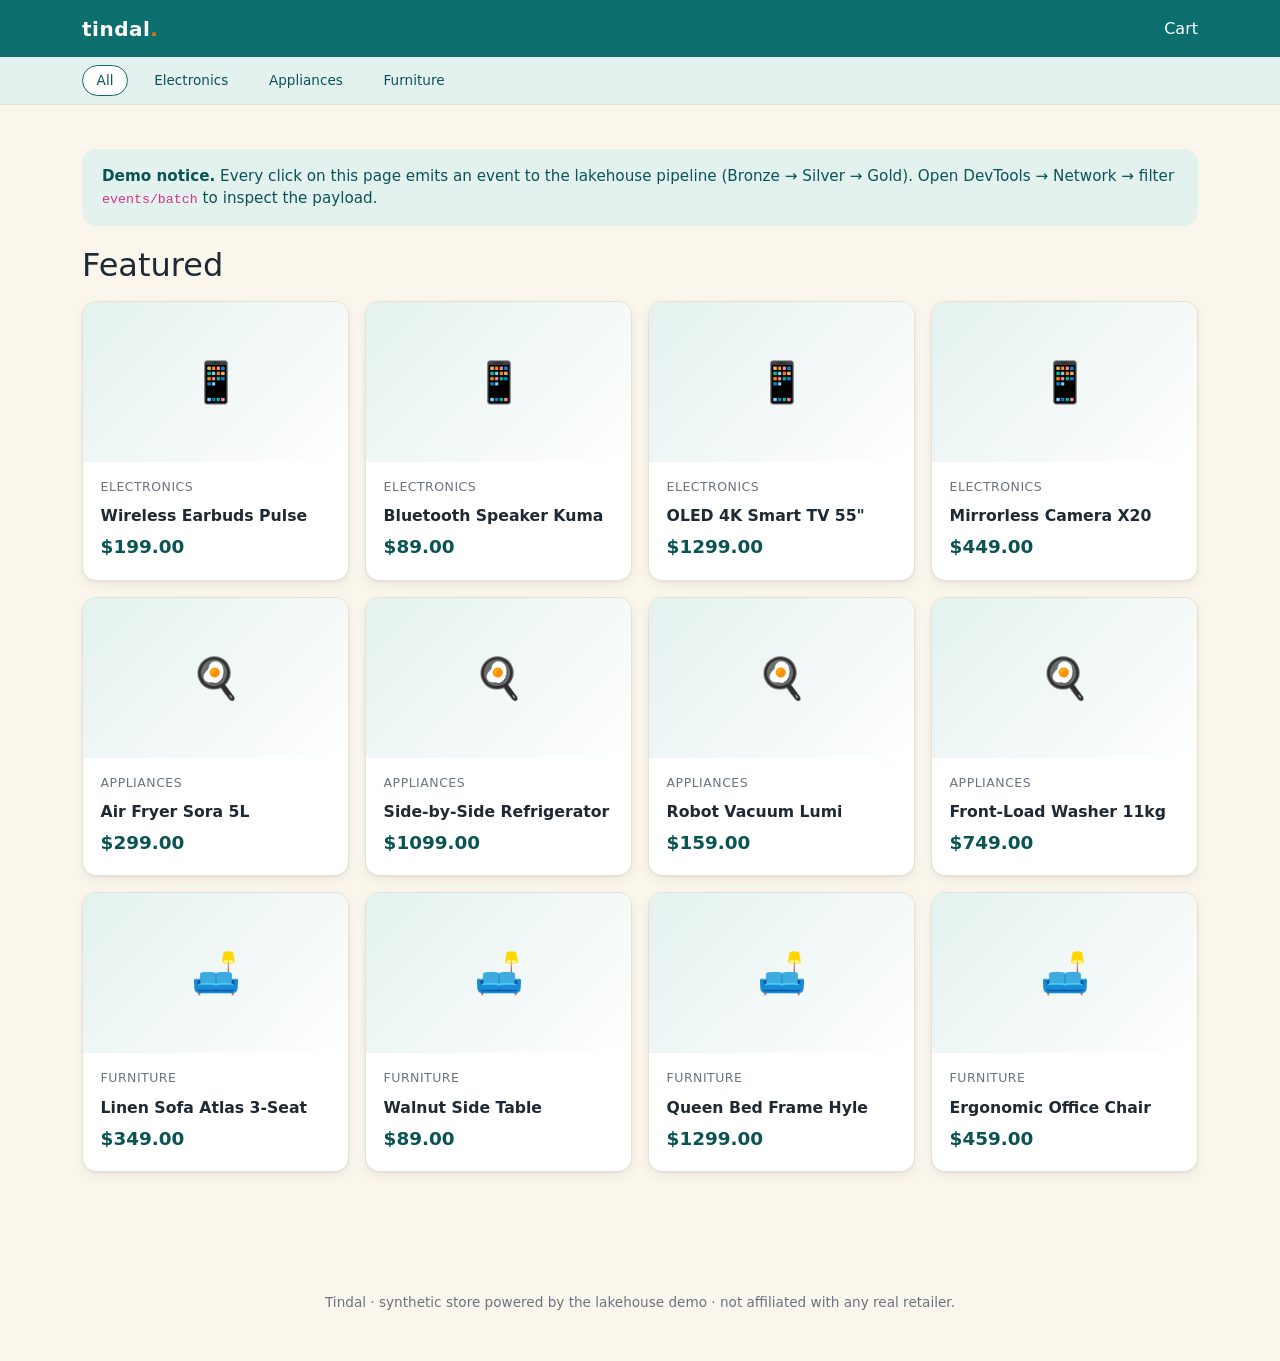
==== web/frontend/index.html @ e24f968a "feat: add e-commerce web app with direct Databricks integration" ====
<!doctype html>
<html lang="en">
<head>
  <meta charset="utf-8" />
  <meta name="viewport" content="width=device-width, initial-scale=1" />
  <title>Tindal — Lakehouse demo store</title>
  <link rel="icon" href="data:image/svg+xml;utf8,<svg xmlns='http://www.w3.org/2000/svg' viewBox='0 0 16 16'><circle cx='8' cy='8' r='7' fill='%230d6e6e'/></svg>" />
  <link href="https://cdn.jsdelivr.net/npm/bootstrap@5.3.3/dist/css/bootstrap.min.css" rel="stylesheet" />
  <link href="./css/styles.css" rel="stylesheet" />
</head>
<body>
  <header class="topbar">
    <div class="container d-flex align-items-center justify-content-between">
      <a href="./index.html" class="brand-mark">tindal<span class="brand-dot">.</span></a>
      <nav class="d-flex gap-3 align-items-center">
        <a href="./cart.html">Cart <span id="cart-count" class="cart-badge d-none">0</span></a>
      </nav>
    </div>
  </header>

  <div class="category-bar">
    <div class="container">
      <span class="category-pill active" data-cat="all">All</span>
      <span class="category-pill" data-cat="electronics">Electronics</span>
      <span class="category-pill" data-cat="appliances">Appliances</span>
      <span class="category-pill" data-cat="furniture">Furniture</span>
    </div>
  </div>

  <main class="container py-4">
    <div class="banner banner-info">
      <strong>Demo notice.</strong> Every click on this page emits an event to the
      lakehouse pipeline (Bronze → Silver → Gold). Open DevTools → Network → filter
      <code>events/batch</code> to inspect the payload.
    </div>

    <h2 class="mb-3">Featured</h2>
    <div id="product-grid" class="row g-3"></div>
  </main>

  <footer>
    Tindal · synthetic store powered by the lakehouse demo · not affiliated with any real retailer.
  </footer>

  <script src="./js/catalog.js"></script>
  <script src="./js/tracker.js"></script>
  <script src="./js/app.js"></script>
  <script>
    (function () {
      const grid = document.getElementById("product-grid");

      function emoji(cat) {
        return cat === "electronics" ? "📱"
             : cat === "appliances"  ? "🍳"
             : cat === "furniture"   ? "🛋️" : "📦";
      }

      function render(filter) {
        grid.innerHTML = "";
        window.CATALOG
          .filter((p) => filter === "all" || p.category === filter)
          .forEach((p) => {
            const col = document.createElement("div");
            col.className = "col-12 col-sm-6 col-md-4 col-lg-3";
            col.innerHTML = `
              <a href="./product.html?id=${p.id}" class="text-decoration-none text-reset">
                <article class="product-card">
                  <div class="product-thumb">${emoji(p.category)}</div>
                  <div class="product-body">
                    <div class="product-cat">${p.category}</div>
                    <div class="product-title">${p.name}</div>
                    <div class="product-price">$${p.price.toFixed(2)}</div>
                  </div>
                </article>
              </a>`;
            grid.appendChild(col);
          });
      }

      document.querySelectorAll(".category-pill").forEach((pill) => {
        pill.addEventListener("click", () => {
          document.querySelectorAll(".category-pill").forEach((p) => p.classList.remove("active"));
          pill.classList.add("active");
          render(pill.dataset.cat);
        });
      });

      render("all");
      window.App.refreshCartBadge();
    })();
  </script>
</body>
</html>
---- web/frontend/css/styles.css ----
/*
 * Color palette — intentionally not Amazon (orange/blue) and not Magalu
 * (cobalt/pink). A teal primary on a cream background, with deep slate
 * text. Borrowed only the layout idea from those sites, not the look.
 */
:root {
  --color-primary:        #0d6e6e;   /* deep teal */
  --color-primary-soft:   #e3f1ef;
  --color-primary-dark:   #0a5454;
  --color-accent:         #d97706;   /* burnt amber, used very sparingly */
  --color-bg:             #faf6ec;   /* warm cream */
  --color-surface:        #ffffff;
  --color-text:           #1f2933;
  --color-text-muted:     #6b7280;
  --color-border:         #e5e0d2;
  --color-success:        #15803d;
  --shadow-card:          0 1px 2px rgba(15, 23, 42, 0.04), 0 4px 12px rgba(15, 23, 42, 0.06);
  --radius:               14px;
}

html, body {
  background-color: var(--color-bg);
  color: var(--color-text);
  font-family: "Inter", system-ui, -apple-system, "Segoe UI", Roboto, sans-serif;
}

/* --- Top bar --- */
.topbar {
  background: var(--color-primary);
  color: var(--color-surface);
  padding: 0.85rem 0;
}
.topbar a, .topbar a:hover {
  color: var(--color-surface);
  text-decoration: none;
}
.brand-mark {
  font-weight: 700;
  letter-spacing: 0.5px;
  font-size: 1.25rem;
}
.brand-dot {
  color: var(--color-accent);
}

/* --- Category pills --- */
.category-bar {
  background: var(--color-primary-soft);
  border-bottom: 1px solid var(--color-border);
  padding: 0.5rem 0;
}
.category-pill {
  display: inline-block;
  padding: 0.25rem 0.85rem;
  border-radius: 999px;
  font-size: 0.85rem;
  margin-right: 0.4rem;
  color: var(--color-primary-dark);
  cursor: pointer;
  user-select: none;
  border: 1px solid transparent;
}
.category-pill:hover, .category-pill.active {
  background: var(--color-surface);
  border-color: var(--color-primary);
}

/* --- Product grid --- */
.product-card {
  background: var(--color-surface);
  border: 1px solid var(--color-border);
  border-radius: var(--radius);
  box-shadow: var(--shadow-card);
  overflow: hidden;
  transition: transform 0.12s ease, box-shadow 0.12s ease;
  height: 100%;
  display: flex;
  flex-direction: column;
}
.product-card:hover {
  transform: translateY(-2px);
  box-shadow: 0 4px 6px rgba(15, 23, 42, 0.06), 0 12px 24px rgba(15, 23, 42, 0.10);
}
.product-thumb {
  background: linear-gradient(135deg, var(--color-primary-soft) 0%, #fff 100%);
  height: 160px;
  display: flex;
  align-items: center;
  justify-content: center;
  font-size: 2.5rem;
  color: var(--color-primary);
}
.product-body {
  padding: 1rem 1.1rem 1.2rem;
  flex: 1;
  display: flex;
  flex-direction: column;
}
.product-title {
  font-weight: 600;
  font-size: 0.98rem;
  line-height: 1.3;
  margin-bottom: 0.4rem;
}
.product-cat {
  font-size: 0.78rem;
  text-transform: uppercase;
  letter-spacing: 0.5px;
  color: var(--color-text-muted);
  margin-bottom: 0.6rem;
}
.product-price {
  font-weight: 700;
  font-size: 1.15rem;
  color: var(--color-primary-dark);
  margin-top: auto;
}

/* --- Buttons --- */
.btn-primary-teal {
  background: var(--color-primary);
  border-color: var(--color-primary);
  color: var(--color-surface);
}
.btn-primary-teal:hover {
  background: var(--color-primary-dark);
  border-color: var(--color-primary-dark);
  color: var(--color-surface);
}
.btn-outline-teal {
  border-color: var(--color-primary);
  color: var(--color-primary);
  background: transparent;
}
.btn-outline-teal:hover {
  background: var(--color-primary);
  color: var(--color-surface);
}

/* --- Cart badge --- */
.cart-badge {
  background: var(--color-accent);
  border-radius: 999px;
  padding: 0.1rem 0.5rem;
  font-size: 0.78rem;
  margin-left: 0.4rem;
  font-weight: 700;
}

/* --- Cart / checkout layout --- */
.cart-row {
  border-bottom: 1px solid var(--color-border);
  padding: 0.75rem 0;
  display: flex;
  justify-content: space-between;
  align-items: center;
}
.cart-row:last-child { border-bottom: 0; }
.summary-card {
  background: var(--color-surface);
  border: 1px solid var(--color-border);
  border-radius: var(--radius);
  padding: 1.25rem;
  box-shadow: var(--shadow-card);
}

/* --- Status banners --- */
.banner {
  border-radius: var(--radius);
  padding: 1rem 1.25rem;
  margin: 1.25rem 0;
  font-size: 0.95rem;
}
.banner-info { background: var(--color-primary-soft); color: var(--color-primary-dark); }
.banner-success { background: #dcfce7; color: var(--color-success); }
.banner-muted { background: #f3f4f6; color: var(--color-text-muted); }

footer {
  margin-top: 4rem;
  padding: 2rem 0 3rem;
  color: var(--color-text-muted);
  font-size: 0.85rem;
  text-align: center;
}
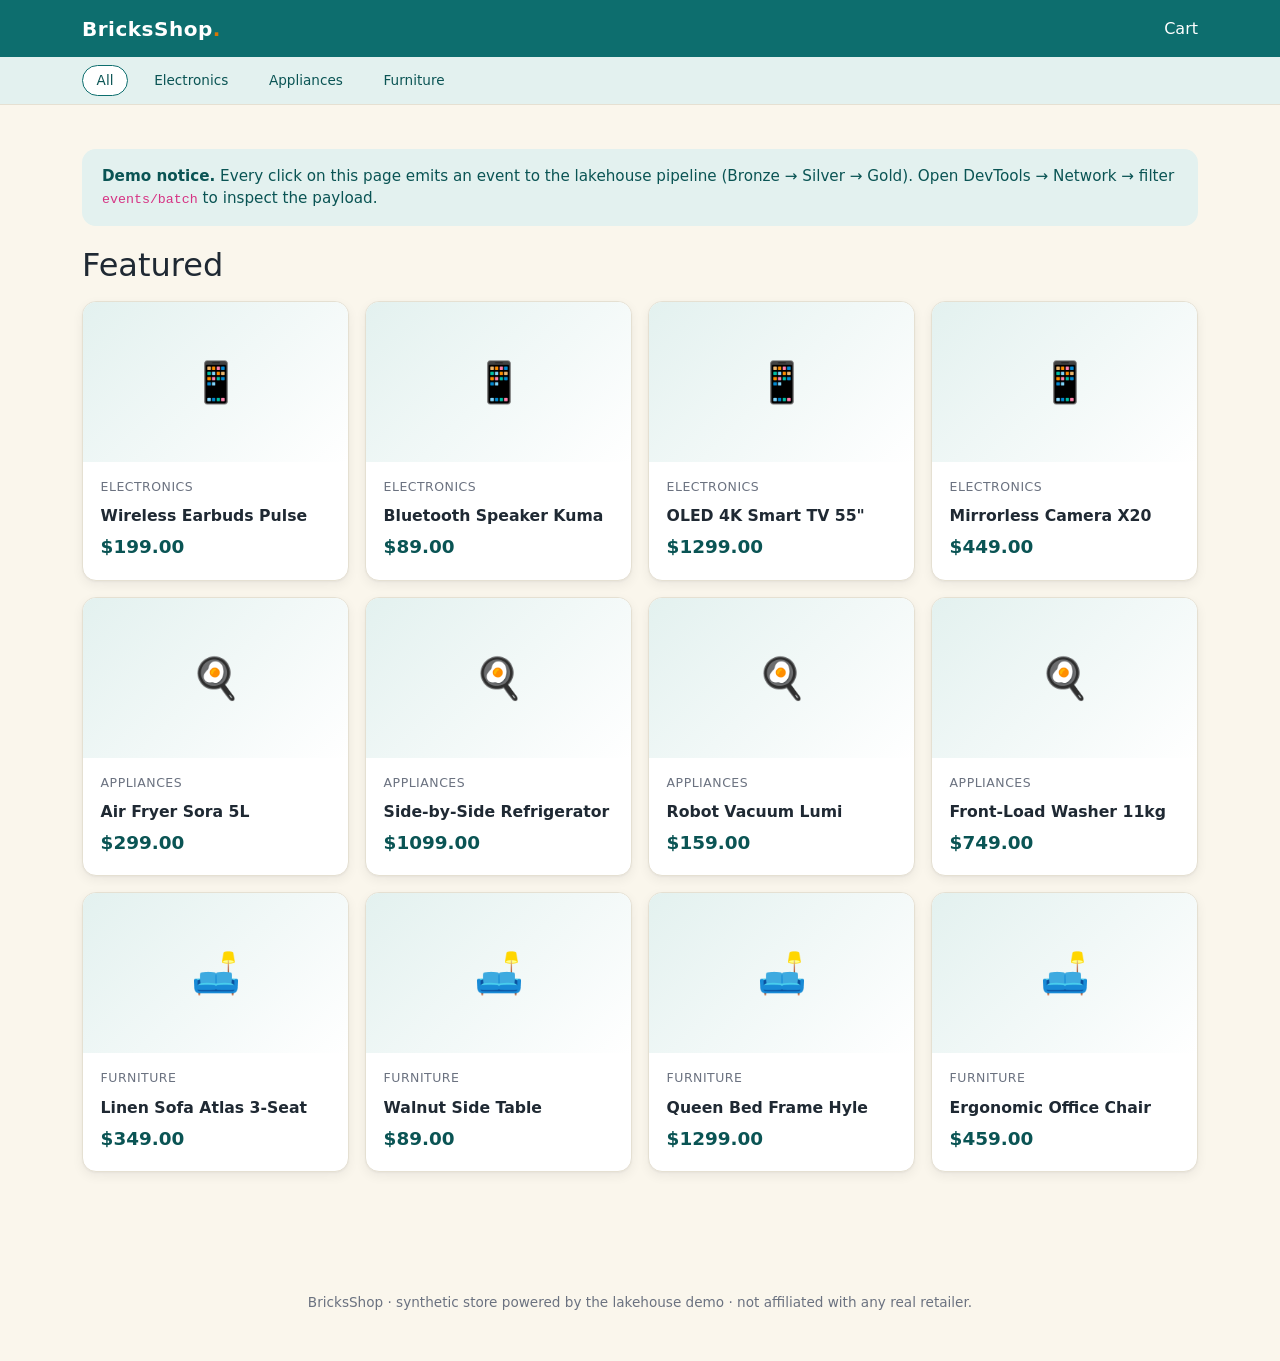
==== commit d8400fd7: "feat: rename project to BricksShop User-facing brand text only; technical identifiers preserved.  Re" ====
--- a/web/frontend/index.html
+++ b/web/frontend/index.html
@@ -3,7 +3,7 @@
 <head>
   <meta charset="utf-8" />
   <meta name="viewport" content="width=device-width, initial-scale=1" />
-  <title>Tindal — Lakehouse demo store</title>
+  <title>BricksShop — Lakehouse demo store</title>
   <link rel="icon" href="data:image/svg+xml;utf8,<svg xmlns='http://www.w3.org/2000/svg' viewBox='0 0 16 16'><circle cx='8' cy='8' r='7' fill='%230d6e6e'/></svg>" />
   <link href="https://cdn.jsdelivr.net/npm/bootstrap@5.3.3/dist/css/bootstrap.min.css" rel="stylesheet" />
   <link href="./css/styles.css" rel="stylesheet" />
@@ -11,7 +11,7 @@
 <body>
   <header class="topbar">
     <div class="container d-flex align-items-center justify-content-between">
-      <a href="./index.html" class="brand-mark">tindal<span class="brand-dot">.</span></a>
+      <a href="./index.html" class="brand-mark">BricksShop<span class="brand-dot">.</span></a>
       <nav class="d-flex gap-3 align-items-center">
         <a href="./cart.html">Cart <span id="cart-count" class="cart-badge d-none">0</span></a>
       </nav>
@@ -39,7 +39,7 @@
   </main>
 
   <footer>
-    Tindal · synthetic store powered by the lakehouse demo · not affiliated with any real retailer.
+    BricksShop · synthetic store powered by the lakehouse demo · not affiliated with any real retailer.
   </footer>
 
   <script src="./js/catalog.js"></script>
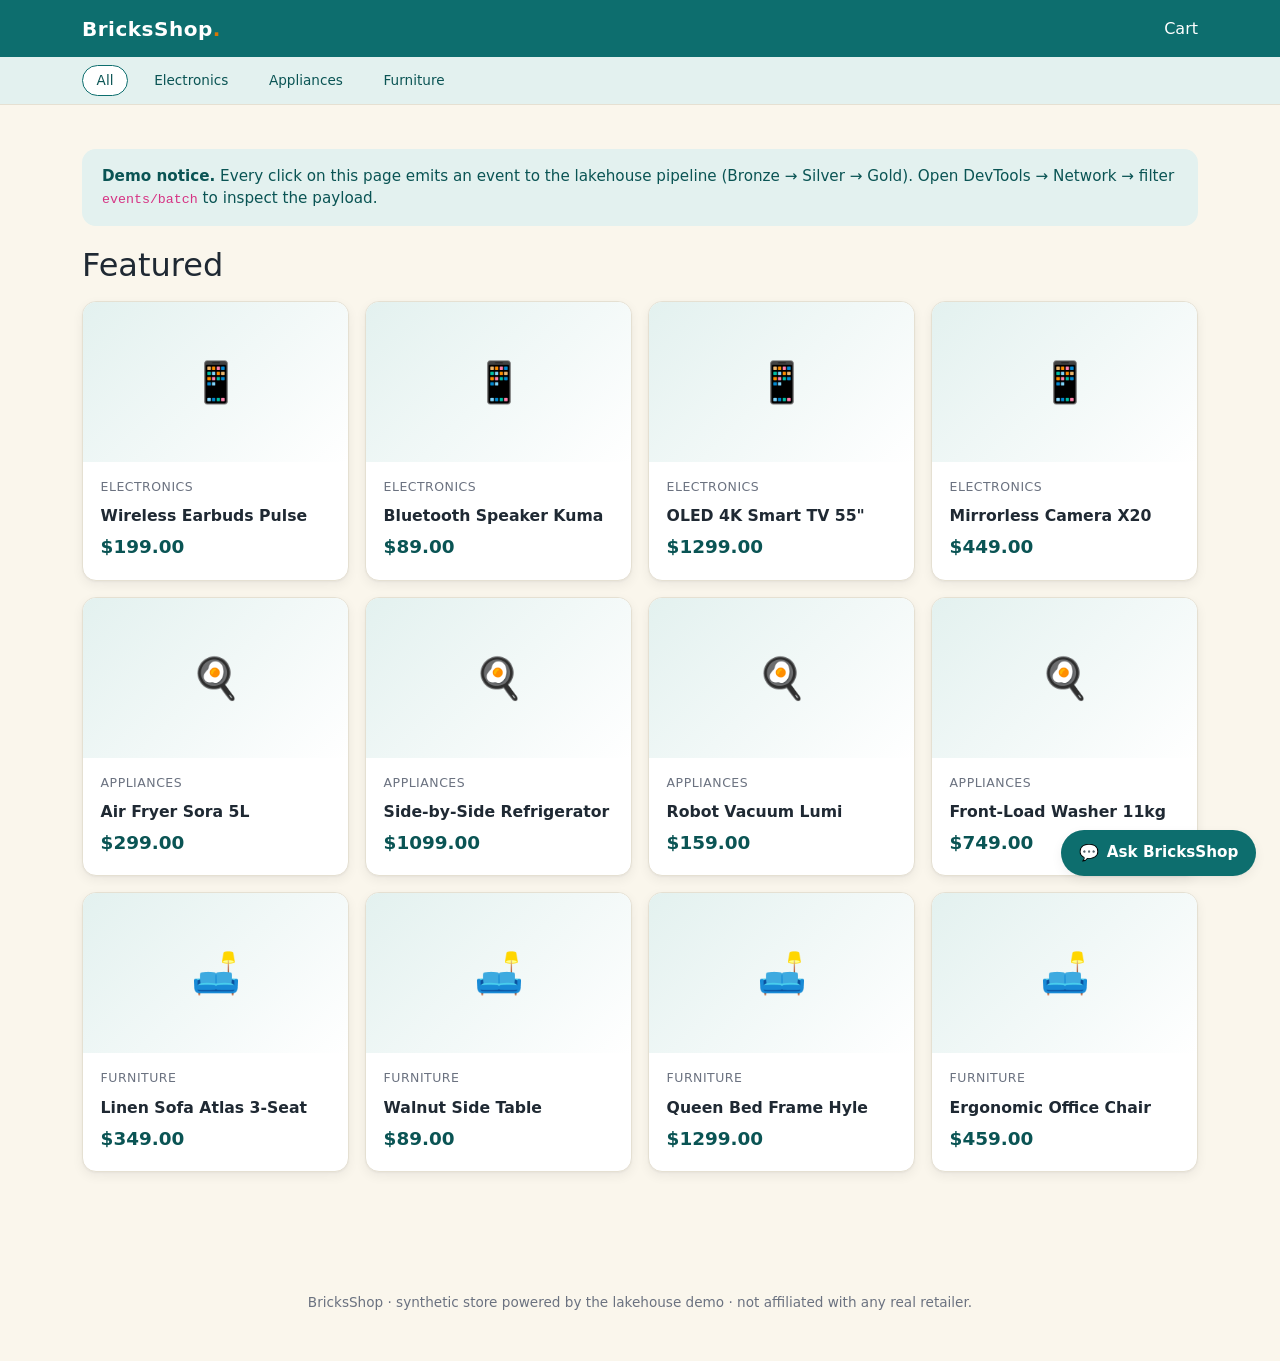
==== commit a52ea41b: "feat(chat): multi-tier semantic search with FAISS + hybrid ranking Adds the full chat stack to Brick" ====
--- a/web/frontend/index.html
+++ b/web/frontend/index.html
@@ -45,6 +45,7 @@
   <script src="./js/catalog.js"></script>
   <script src="./js/tracker.js"></script>
   <script src="./js/app.js"></script>
+  <script src="./js/chat.js"></script>
   <script>
     (function () {
       const grid = document.getElementById("product-grid");
--- a/web/frontend/css/styles.css
+++ b/web/frontend/css/styles.css
@@ -182,3 +182,145 @@
   font-size: 0.85rem;
   text-align: center;
 }
+
+/* --- Chat widget --- */
+.chat-widget {
+  position: fixed;
+  right: 1.5rem;
+  bottom: 1.5rem;
+  z-index: 1050;
+  font-family: inherit;
+}
+.chat-launcher {
+  background: var(--color-primary);
+  color: var(--color-surface);
+  border: 0;
+  padding: 0.7rem 1.1rem;
+  border-radius: 999px;
+  box-shadow: var(--shadow-card);
+  cursor: pointer;
+  display: inline-flex;
+  align-items: center;
+  gap: 0.5rem;
+  font-weight: 600;
+}
+.chat-launcher:hover { background: var(--color-primary-dark); }
+.chat-launcher-label { font-size: 0.95rem; }
+.chat-widget.chat-open .chat-launcher { display: none; }
+
+.chat-panel {
+  display: none;
+  width: 360px;
+  max-width: calc(100vw - 2rem);
+  height: 520px;
+  max-height: calc(100vh - 4rem);
+  background: var(--color-surface);
+  border: 1px solid var(--color-border);
+  border-radius: var(--radius);
+  box-shadow: 0 10px 30px rgba(15, 23, 42, 0.18);
+  flex-direction: column;
+  overflow: hidden;
+}
+.chat-widget.chat-open .chat-panel { display: flex; }
+.chat-header {
+  background: var(--color-primary);
+  color: var(--color-surface);
+  padding: 0.7rem 1rem;
+  display: flex;
+  align-items: center;
+  justify-content: space-between;
+}
+.chat-close {
+  background: transparent;
+  color: var(--color-surface);
+  border: 0;
+  font-size: 1.4rem;
+  line-height: 1;
+  cursor: pointer;
+}
+.chat-messages {
+  flex: 1;
+  padding: 0.85rem;
+  overflow-y: auto;
+  background: var(--color-bg);
+  display: flex;
+  flex-direction: column;
+  gap: 0.55rem;
+}
+.chat-bubble {
+  padding: 0.55rem 0.8rem;
+  border-radius: 12px;
+  max-width: 85%;
+  line-height: 1.35;
+  font-size: 0.92rem;
+  word-wrap: break-word;
+}
+.chat-user {
+  align-self: flex-end;
+  background: var(--color-primary);
+  color: var(--color-surface);
+  border-bottom-right-radius: 4px;
+}
+.chat-assistant {
+  align-self: flex-start;
+  background: var(--color-surface);
+  color: var(--color-text);
+  border: 1px solid var(--color-border);
+  border-bottom-left-radius: 4px;
+}
+.chat-chip {
+  display: inline-block;
+  padding: 0 0.35rem;
+  background: var(--color-primary-soft);
+  color: var(--color-primary-dark);
+  border-radius: 6px;
+  font-weight: 600;
+  font-size: 0.88em;
+}
+.chat-cards {
+  display: flex;
+  flex-direction: column;
+  gap: 0.45rem;
+  align-self: stretch;
+}
+.chat-card {
+  display: flex;
+  align-items: center;
+  justify-content: space-between;
+  gap: 0.7rem;
+  background: var(--color-surface);
+  border: 1px solid var(--color-border);
+  border-radius: 10px;
+  padding: 0.55rem 0.75rem;
+}
+.chat-card-name { font-weight: 600; font-size: 0.92rem; }
+.chat-card-meta { color: var(--color-text-muted); font-size: 0.82rem; }
+.chat-card-add { white-space: nowrap; }
+.chat-form {
+  display: flex;
+  gap: 0.5rem;
+  padding: 0.6rem;
+  border-top: 1px solid var(--color-border);
+  background: var(--color-surface);
+}
+.chat-input {
+  flex: 1;
+  border: 1px solid var(--color-border);
+  border-radius: 8px;
+  padding: 0.45rem 0.7rem;
+  font-size: 0.92rem;
+  outline: none;
+}
+.chat-input:focus { border-color: var(--color-primary); }
+.chat-thinking { display: inline-flex; gap: 4px; padding: 0.55rem 0.8rem; }
+.chat-dot {
+  width: 6px; height: 6px; border-radius: 50%;
+  background: var(--color-text-muted);
+  animation: chat-bounce 1.2s infinite ease-in-out both;
+}
+.chat-dot:nth-child(2) { animation-delay: 0.15s; }
+.chat-dot:nth-child(3) { animation-delay: 0.3s; }
+@keyframes chat-bounce {
+  0%, 80%, 100% { transform: scale(0.6); opacity: 0.4; }
+  40% { transform: scale(1); opacity: 1; }
+}
